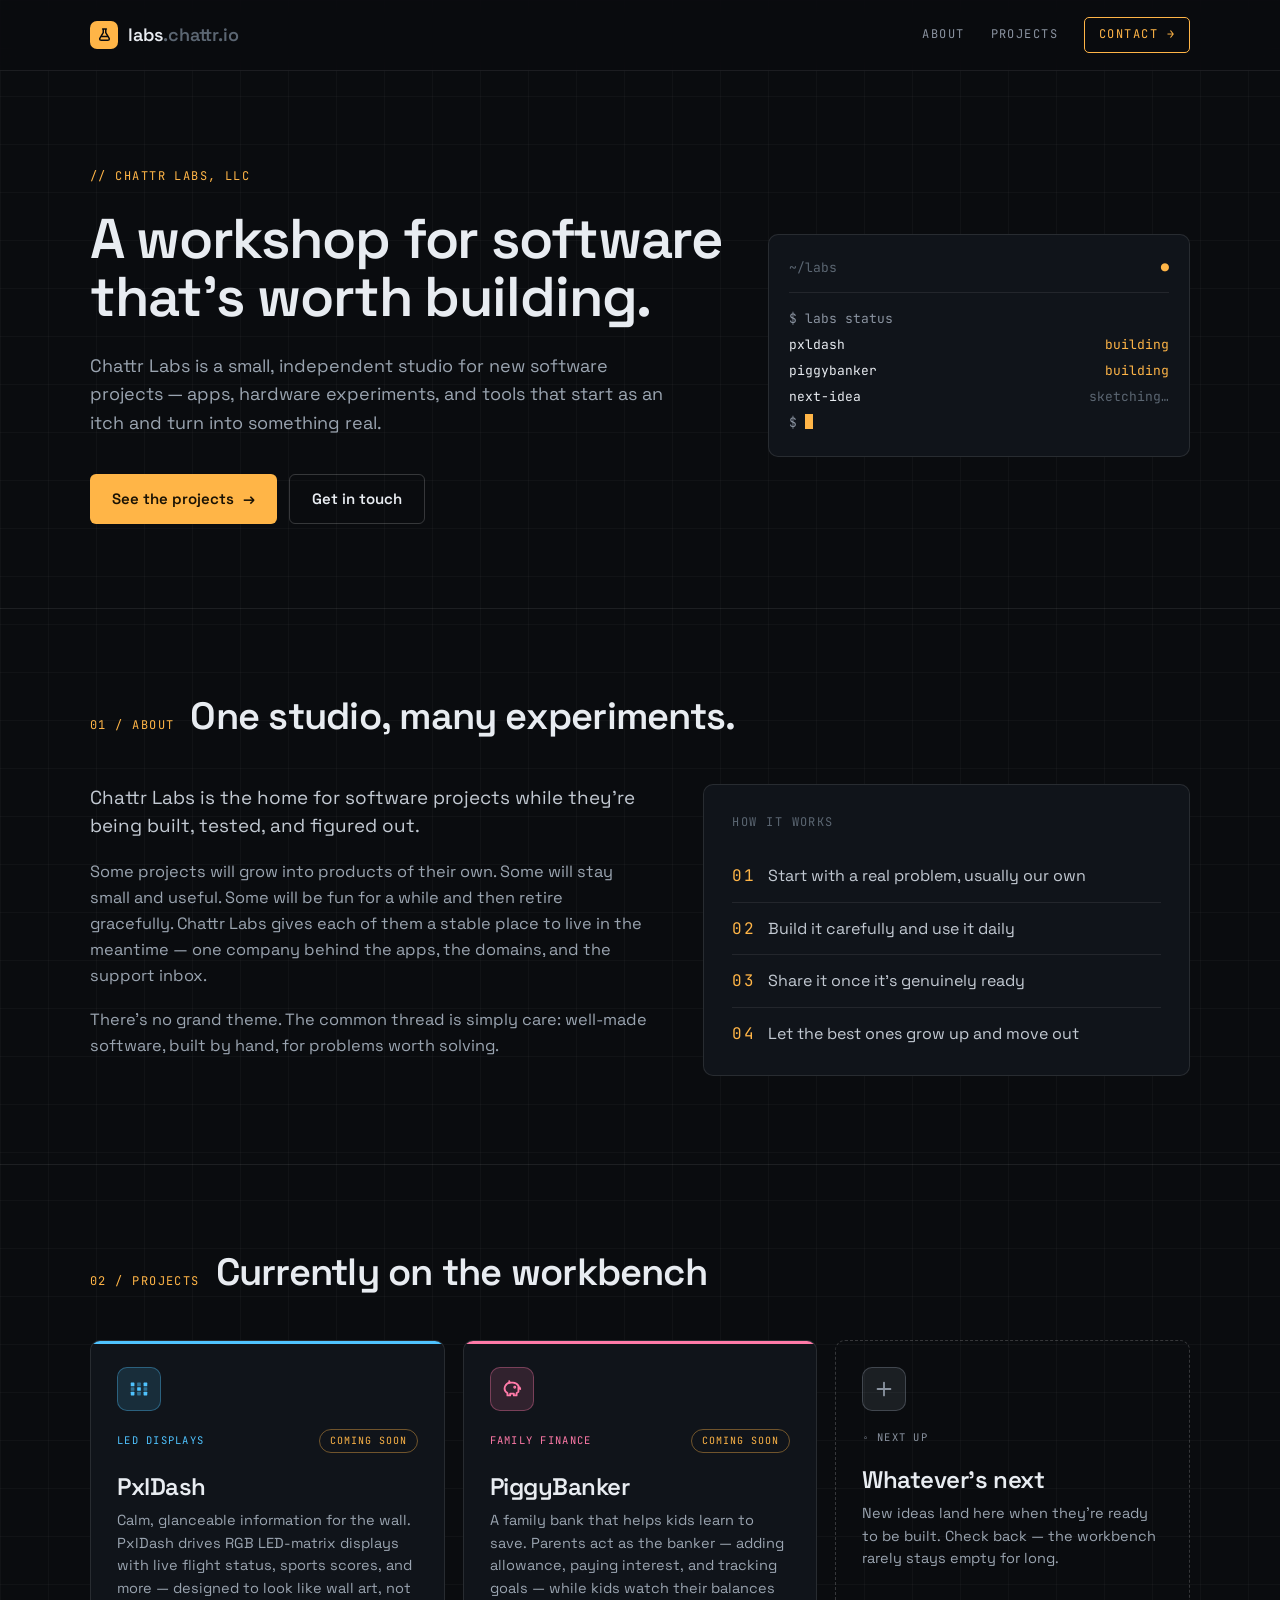
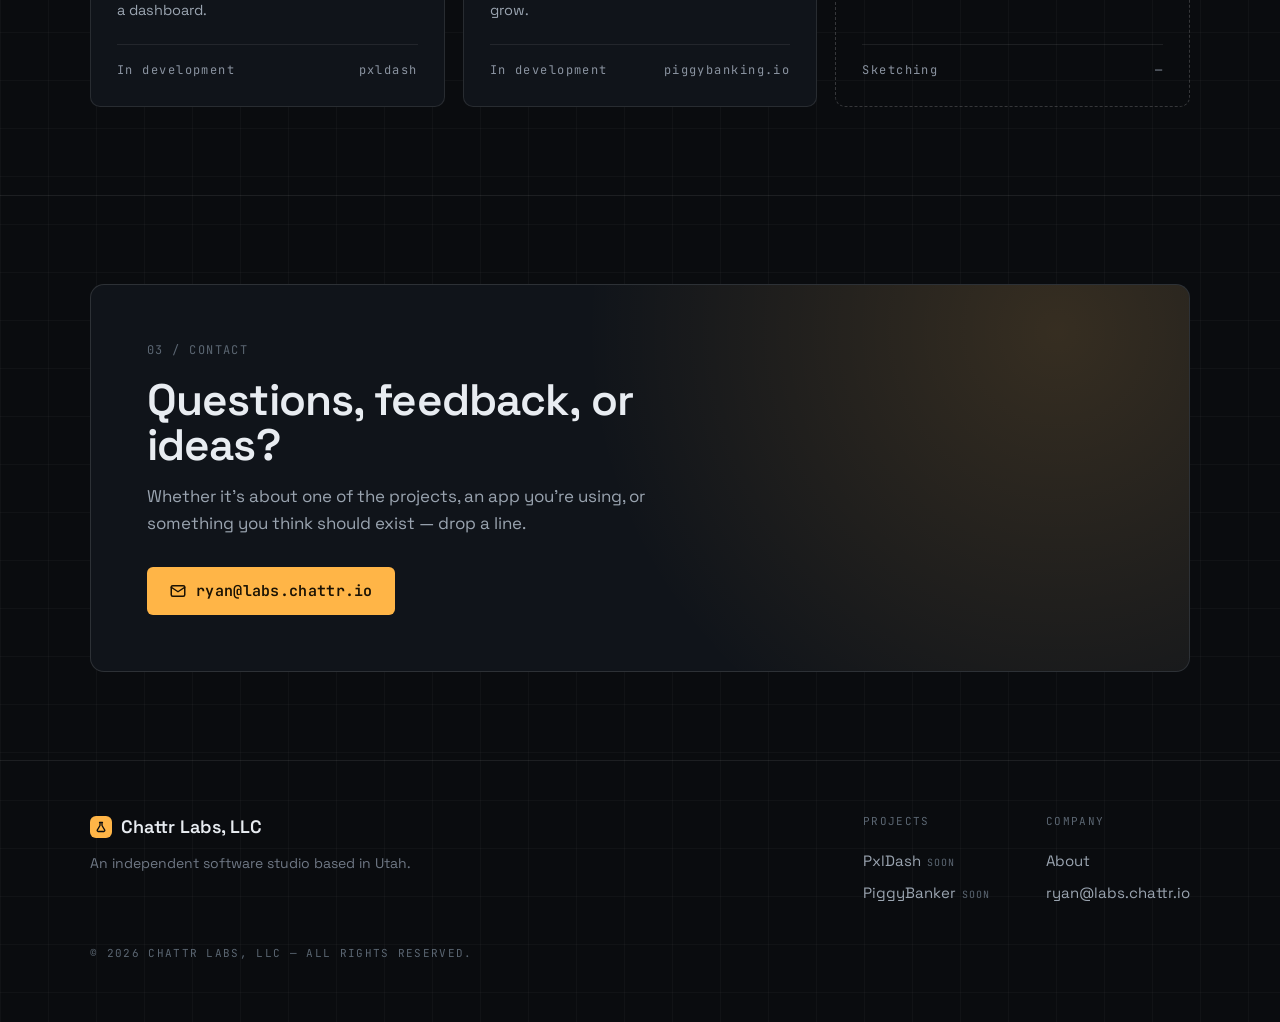
==== index.html @ 10cba936 "Initial Chattr Labs site Static single-page site modeled on www.chattr.io, with an amber accent, pro" ====
<!DOCTYPE html>
<html lang="en">
<head>
<meta charset="utf-8">
<meta name="viewport" content="width=device-width, initial-scale=1">
<title>Chattr Labs — Independent Software Studio</title>
<meta name="description" content="Chattr Labs, LLC is a small independent software studio in Utah — home to PxlDash, PiggyBanker, and whatever gets built next.">
<meta property="og:title" content="Chattr Labs">
<meta property="og:description" content="An independent software studio. Home to PxlDash, PiggyBanker, and whatever gets built next.">
<meta property="og:url" content="https://labs.chattr.io/">
<meta property="og:type" content="website">
<meta name="theme-color" content="#0a0c0f">
<link rel="icon" href="data:image/svg+xml,%3Csvg xmlns='http://www.w3.org/2000/svg' viewBox='0 0 32 32'%3E%3Crect width='32' height='32' rx='8' fill='%23ffb547'/%3E%3Cpath d='M12 7h8M14 7v7l-6 10a2 2 0 0 0 1.7 3h12.6a2 2 0 0 0 1.7-3l-6-10V7' fill='none' stroke='%230a0c0f' stroke-width='2.6' stroke-linecap='round' stroke-linejoin='round'/%3E%3C/svg%3E">
<link rel="preconnect" href="https://fonts.googleapis.com">
<link rel="preconnect" href="https://fonts.gstatic.com" crossorigin="">
<link href="https://fonts.googleapis.com/css2?family=Space+Grotesk:wght@400;500;600;700&amp;family=JetBrains+Mono:wght@400;500;700&amp;display=swap" rel="stylesheet">
<style>
  :root{
    --bg:#0a0c0f;--panel:#10141a;--text:#e8ecf1;--soft:#c3cad3;--muted:#9aa4b0;--dim:#8a93a0;--faint:#5b6672;
    --line:rgba(255,255,255,.08);--line-2:rgba(255,255,255,.1);--line-3:rgba(255,255,255,.18);
    --accent:#ffb547;--accent-ink:#1a1204;--accent-glow:rgba(255,181,71,.16);
    --pxl:#4fc3ff;--piggy:#ff7aa8;
  }
  *{box-sizing:border-box}
  html{scroll-behavior:smooth}
  body{margin:0;background:var(--bg);color:var(--text);font-family:'Space Grotesk',system-ui,sans-serif;font-size:18px;line-height:1.6;-webkit-font-smoothing:antialiased;
    background-image:linear-gradient(rgba(255,255,255,.026) 1px,transparent 1px),linear-gradient(90deg,rgba(255,255,255,.026) 1px,transparent 1px);background-size:48px 48px}
  a{color:inherit;text-decoration:none}
  a:hover{color:var(--accent)}
  ::selection{background:var(--accent);color:var(--accent-ink)}
  h1,h2,h3{margin:0;font-weight:600;letter-spacing:-.02em;line-height:1.03}
  p{margin:0}
  .mono{font-family:'JetBrains Mono',ui-monospace,monospace;letter-spacing:.12em}
  .wrap{width:100%;max-width:1180px;margin:0 auto;padding:0 40px}
  .btn{display:inline-flex;align-items:center;gap:9px;padding:12px 22px;border-radius:6px;font-weight:600;font-size:15px;transition:transform .16s ease,background .16s ease,border-color .16s ease}
  .btn.primary{background:var(--accent);color:var(--accent-ink)}
  .btn.primary:hover{transform:translateY(-2px);color:var(--accent-ink)}
  .btn.ghost{border:1px solid var(--line-3);color:var(--text)}
  .btn.ghost:hover{border-color:var(--accent);color:var(--accent)}
  .btn .arw{transition:transform .16s ease}
  .btn:hover .arw{transform:translateX(3px)}
  section{padding:88px 0;border-top:1px solid var(--line)}

  /* header */
  header{position:sticky;top:0;z-index:50;background:rgba(10,12,15,.82);backdrop-filter:blur(10px);-webkit-backdrop-filter:blur(10px);border-bottom:1px solid var(--line)}
  .bar{display:flex;align-items:center;justify-content:space-between;height:70px}
  .brand{display:flex;align-items:center;gap:10px;font-weight:600;letter-spacing:-.01em}
  .brand:hover{color:var(--text)}
  .logo{width:28px;height:28px;border-radius:7px;background:var(--accent);display:grid;place-items:center;flex:none}
  .logo.sm{width:22px;height:22px;border-radius:6px}
  .brand .tld{color:var(--faint)}
  .nav-links{display:flex;gap:26px;font-size:12px;color:var(--dim);text-transform:uppercase;align-items:center}
  .nav-cta{border:1px solid var(--accent);color:var(--accent);padding:7px 14px;border-radius:5px}

  /* hero */
  .hero{border-top:0;padding:96px 0 84px}
  .hero-grid{display:grid;grid-template-columns:1.35fr .9fr;gap:44px;align-items:center}
  .eyebrow{font-size:12px;color:var(--accent);margin-bottom:24px}
  .hero h1{font-size:56px}
  .lede{margin-top:26px;color:var(--muted);font-size:18px;max-width:48ch}
  .actions{display:flex;flex-wrap:wrap;gap:12px;margin-top:36px}
  .term{border:1px solid var(--line-2);border-radius:10px;background:var(--panel);padding:20px;font-family:'JetBrains Mono',monospace;font-size:13px;line-height:2}
  .term-head{color:var(--faint);border-bottom:1px solid var(--line);padding-bottom:11px;margin-bottom:13px;display:flex;justify-content:space-between}
  .term .cmd{color:var(--dim)}
  .term .row{display:flex;justify-content:space-between;gap:16px;color:var(--text)}
  .term .ok{color:var(--accent)}
  .term .wip{color:var(--faint)}
  .cursor{display:inline-block;width:8px;height:15px;background:var(--accent);vertical-align:-2px;animation:blink 1.1s steps(1) infinite}
  @keyframes blink{50%{opacity:0}}

  /* section heads */
  .sec-head{display:flex;align-items:baseline;gap:16px;margin-bottom:48px}
  .sec-num{font-size:12px;color:var(--accent);flex:none}
  .sec-head h2{font-size:38px}

  /* about */
  .about-grid{display:grid;grid-template-columns:1.15fr 1fr;gap:54px;align-items:start}
  .about-grid p{color:var(--muted);font-size:1.02rem;margin-bottom:18px}
  .about-grid p.big{color:var(--soft);font-size:1.18rem;line-height:1.5}
  .about-grid p:last-child{margin-bottom:0}
  .card{border:1px solid var(--line-2);border-radius:10px;padding:28px;background:var(--panel)}
  .card-label{font-size:12px;color:var(--faint);margin-bottom:18px}
  .list{list-style:none;margin:0;padding:0}
  .list li{display:flex;gap:12px;padding:13px 0;border-bottom:1px solid var(--line);color:var(--soft);font-size:1rem}
  .list li:last-child{border-bottom:0;padding-bottom:0}
  .list .mono{color:var(--accent);flex:none}

  /* projects */
  .projects{display:grid;grid-template-columns:repeat(3,1fr);gap:18px}
  .project{display:flex;flex-direction:column;border:1px solid var(--line-2);border-radius:10px;background:var(--panel);padding:26px;position:relative;overflow:hidden}
  .project::before{content:"";position:absolute;inset:0 0 auto 0;height:3px;background:var(--tint)}
  .project.pxl{--tint:var(--pxl)}
  .project.piggy{--tint:var(--piggy)}
  .project-top{display:flex;justify-content:space-between;align-items:center;margin-bottom:22px}
  .kind{font-size:10.5px;color:var(--tint)}
  .badge{font-size:10px;color:var(--accent);border:1px solid rgba(255,181,71,.4);border-radius:999px;padding:3px 10px;letter-spacing:.1em}
  .project h3{font-size:24px;margin-bottom:10px}
  .project p{margin-bottom:22px;color:var(--muted);font-size:14.5px;line-height:1.55;flex:1}
  .project .foot{font-size:12px;color:var(--dim);border-top:1px solid var(--line);padding-top:16px;display:flex;justify-content:space-between;gap:12px}
  .project.next{border-style:dashed;border-color:var(--line-3);background:transparent}
  .project.next::before{display:none}
  .project.next .kind{color:var(--dim)}
  .glyph{width:44px;height:44px;border-radius:10px;display:grid;place-items:center;margin-bottom:18px;background:color-mix(in srgb,var(--tint) 14%,transparent);border:1px solid color-mix(in srgb,var(--tint) 35%,transparent)}
  .project.next .glyph{--tint:var(--dim)}

  /* contact */
  .contact-box{border:1px solid rgba(255,255,255,.12);border-radius:14px;padding:56px;background:var(--panel);position:relative;overflow:hidden}
  .contact-box::before{content:"";position:absolute;inset:0;background-image:radial-gradient(circle at 88% 12%,var(--accent-glow),transparent 46%)}
  .contact-box > div{position:relative}
  .contact-box h2{font-size:clamp(28px,4vw,44px);margin:16px 0 14px;max-width:20ch}
  .contact-box p{color:var(--muted);max-width:50ch;margin-bottom:30px;font-size:1.06rem}
  .mail{font-family:'JetBrains Mono',monospace;letter-spacing:.02em}

  /* footer */
  footer{border-top:1px solid var(--line);padding:52px 0 60px}
  .foot-grid{display:flex;flex-wrap:wrap;justify-content:space-between;gap:28px;align-items:flex-start}
  .foot-brand{display:flex;align-items:center;gap:9px;font-weight:600;margin-bottom:10px}
  .foot-about{max-width:40ch}
  .foot-about p{color:#6f7885;font-size:14px}
  .foot-cols{display:flex;gap:56px;flex-wrap:wrap}
  .foot-cols .card-label{font-size:11px;margin-bottom:14px}
  .foot-cols a,.foot-cols span.item{display:block;color:var(--muted);font-size:15px;padding:4px 0}
  .foot-cols span.item small{color:var(--faint);font-family:'JetBrains Mono',monospace;font-size:10px;letter-spacing:.1em;margin-left:6px}
  .legal{margin-top:36px;font-size:11px;color:var(--faint)}

  @media(max-width:960px){
    .projects{grid-template-columns:1fr 1fr}
  }
  @media(max-width:820px){
    body{font-size:17px}
    .wrap{padding:0 20px}
    .hero-grid,.about-grid,.projects{grid-template-columns:1fr}
    .hero h1{font-size:40px}
    .sec-head{flex-direction:column;gap:10px}
    .sec-head h2{font-size:30px}
    .nav-links a:not(.nav-cta){display:none}
    .contact-box{padding:32px 24px}
    section{padding:64px 0}
  }
  @media(prefers-reduced-motion:reduce){*{transition:none!important;animation:none!important;scroll-behavior:auto!important}}
</style>
</head>
<body>

<header>
  <div class="wrap bar">
    <a href="#top" class="brand">
      <span class="logo"><svg width="15" height="15" viewBox="0 0 24 24" fill="none" stroke="#0a0c0f" stroke-width="2.4" stroke-linecap="round" stroke-linejoin="round"><path d="M9 3h6M10 3v6l-5.5 9.2A2 2 0 0 0 6.2 21h11.6a2 2 0 0 0 1.7-2.8L14 9V3"/><path d="M7.5 15h9"/></svg></span>
      <span>labs<span class="tld">.chattr.io</span></span>
    </a>
    <nav class="nav-links mono">
      <a href="#about">about</a>
      <a href="#projects">projects</a>
      <a href="#contact" class="nav-cta">contact →</a>
    </nav>
  </div>
</header>

<main id="top">

  <!-- HERO -->
  <section class="hero">
    <div class="wrap hero-grid">
      <div>
        <div class="mono eyebrow">// CHATTR LABS, LLC</div>
        <h1>A workshop for software that's worth building.</h1>
        <p class="lede">Chattr Labs is a small, independent studio for new software projects — apps, hardware experiments, and tools that start as an itch and turn into something real.</p>
        <div class="actions">
          <a href="#projects" class="btn primary">See the projects <span class="arw">→</span></a>
          <a href="#contact" class="btn ghost">Get in touch</a>
        </div>
      </div>
      <div class="term" aria-label="Project status">
        <div class="term-head"><span>~/labs</span><span class="ok">●</span></div>
        <div class="cmd">$ labs status</div>
        <div class="row"><span>pxldash</span><span class="ok">building</span></div>
        <div class="row"><span>piggybanker</span><span class="ok">building</span></div>
        <div class="row"><span>next-idea</span><span class="wip">sketching…</span></div>
        <div class="cmd">$ <span class="cursor"></span></div>
      </div>
    </div>
  </section>

  <!-- ABOUT -->
  <section id="about">
    <div class="wrap">
      <div class="sec-head">
        <span class="mono sec-num">01 / ABOUT</span>
        <h2>One studio, many experiments.</h2>
      </div>
      <div class="about-grid">
        <div>
          <p class="big">Chattr Labs is the home for software projects while they're being built, tested, and figured out.</p>
          <p>Some projects will grow into products of their own. Some will stay small and useful. Some will be fun for a while and then retire gracefully. Chattr Labs gives each of them a stable place to live in the meantime — one company behind the apps, the domains, and the support inbox.</p>
          <p>There's no grand theme. The common thread is simply care: well-made software, built by hand, for problems worth solving.</p>
        </div>
        <div class="card">
          <div class="mono card-label">HOW IT WORKS</div>
          <ul class="list">
            <li><span class="mono">01</span> Start with a real problem, usually our own</li>
            <li><span class="mono">02</span> Build it carefully and use it daily</li>
            <li><span class="mono">03</span> Share it once it's genuinely ready</li>
            <li><span class="mono">04</span> Let the best ones grow up and move out</li>
          </ul>
        </div>
      </div>
    </div>
  </section>

  <!-- PROJECTS -->
  <section id="projects">
    <div class="wrap">
      <div class="sec-head">
        <span class="mono sec-num">02 / PROJECTS</span>
        <h2>Currently on the workbench</h2>
      </div>
      <div class="projects">
        <article class="project pxl">
          <div class="glyph"><svg width="22" height="22" viewBox="0 0 24 24" fill="#4fc3ff"><rect x="3" y="5" width="4" height="4" rx=".6"/><rect x="10" y="5" width="4" height="4" rx=".6" opacity=".45"/><rect x="17" y="5" width="4" height="4" rx=".6"/><rect x="3" y="10" width="4" height="4" rx=".6" opacity=".45"/><rect x="10" y="10" width="4" height="4" rx=".6"/><rect x="17" y="10" width="4" height="4" rx=".6" opacity=".45"/><rect x="3" y="15" width="4" height="4" rx=".6"/><rect x="10" y="15" width="4" height="4" rx=".6" opacity=".45"/><rect x="17" y="15" width="4" height="4" rx=".6"/></svg></div>
          <div class="project-top"><span class="mono kind">LED DISPLAYS</span><span class="mono badge">COMING SOON</span></div>
          <h3>PxlDash</h3>
          <p>Calm, glanceable information for the wall. PxlDash drives RGB LED-matrix displays with live flight status, sports scores, and more — designed to look like wall art, not a dashboard.</p>
          <div class="mono foot"><span>In development</span><span>pxldash</span></div>
        </article>
        <article class="project piggy">
          <div class="glyph"><svg width="22" height="22" viewBox="0 0 24 24" fill="none" stroke="#ff7aa8" stroke-width="2" stroke-linecap="round" stroke-linejoin="round"><path d="M19 9.5c1 .4 2 1.4 2 2.5M4.5 9A6.5 6.5 0 0 1 11 5h2a7 7 0 0 1 6 3.5V15l-2 1.5V19h-3v-2h-4v2H7v-2.6A6 6 0 0 1 4.5 9z"/><circle cx="15" cy="10" r=".6" fill="#ff7aa8"/><path d="M9.5 5.3 9 3.5"/></svg></div>
          <div class="project-top"><span class="mono kind">FAMILY FINANCE</span><span class="mono badge">COMING SOON</span></div>
          <h3>PiggyBanker</h3>
          <p>A family bank that helps kids learn to save. Parents act as the banker — adding allowance, paying interest, and tracking goals — while kids watch their balances grow.</p>
          <div class="mono foot"><span>In development</span><span>piggybanking.io</span></div>
        </article>
        <article class="project next">
          <div class="glyph"><svg width="22" height="22" viewBox="0 0 24 24" fill="none" stroke="#8a93a0" stroke-width="2" stroke-linecap="round"><path d="M12 5v14M5 12h14"/></svg></div>
          <div class="project-top"><span class="mono kind">◦ NEXT UP</span></div>
          <h3>Whatever's next</h3>
          <p>New ideas land here when they're ready to be built. Check back — the workbench rarely stays empty for long.</p>
          <div class="mono foot"><span>Sketching</span><span>—</span></div>
        </article>
      </div>
    </div>
  </section>

  <!-- CONTACT -->
  <section id="contact">
    <div class="wrap">
      <div class="contact-box">
        <div>
          <div class="mono card-label">03 / CONTACT</div>
          <h2>Questions, feedback, or ideas?</h2>
          <p>Whether it's about one of the projects, an app you're using, or something you think should exist — drop a line.</p>
          <a href="mailto:ryan@labs.chattr.io" class="btn primary mail">
            <svg width="18" height="18" viewBox="0 0 24 24" fill="none" stroke="currentColor" stroke-width="2" stroke-linecap="round" stroke-linejoin="round"><rect x="3" y="5" width="18" height="14" rx="2"></rect><path d="m3 7 9 6 9-6"></path></svg>
            ryan@labs.chattr.io
          </a>
        </div>
      </div>
    </div>
  </section>
</main>

<footer>
  <div class="wrap foot-grid">
    <div class="foot-about">
      <div class="foot-brand">
        <span class="logo sm"><svg width="12" height="12" viewBox="0 0 24 24" fill="none" stroke="#0a0c0f" stroke-width="2.6" stroke-linecap="round" stroke-linejoin="round"><path d="M9 3h6M10 3v6l-5.5 9.2A2 2 0 0 0 6.2 21h11.6a2 2 0 0 0 1.7-2.8L14 9V3"/></svg></span>
        Chattr Labs, LLC
      </div>
      <p>An independent software studio based in Utah.</p>
    </div>
    <div class="foot-cols">
      <div>
        <div class="mono card-label">PROJECTS</div>
        <span class="item">PxlDash<small>SOON</small></span>
        <span class="item">PiggyBanker<small>SOON</small></span>
      </div>
      <div>
        <div class="mono card-label">COMPANY</div>
        <a href="#about">About</a>
        <a href="mailto:ryan@labs.chattr.io">ryan@labs.chattr.io</a>
      </div>
    </div>
  </div>
  <div class="wrap">
    <div class="mono legal">© <span id="yr">2026</span> CHATTR LABS, LLC — ALL RIGHTS RESERVED.</div>
  </div>
</footer>
<script>document.getElementById('yr').textContent=new Date().getFullYear()</script>
</body>
</html>
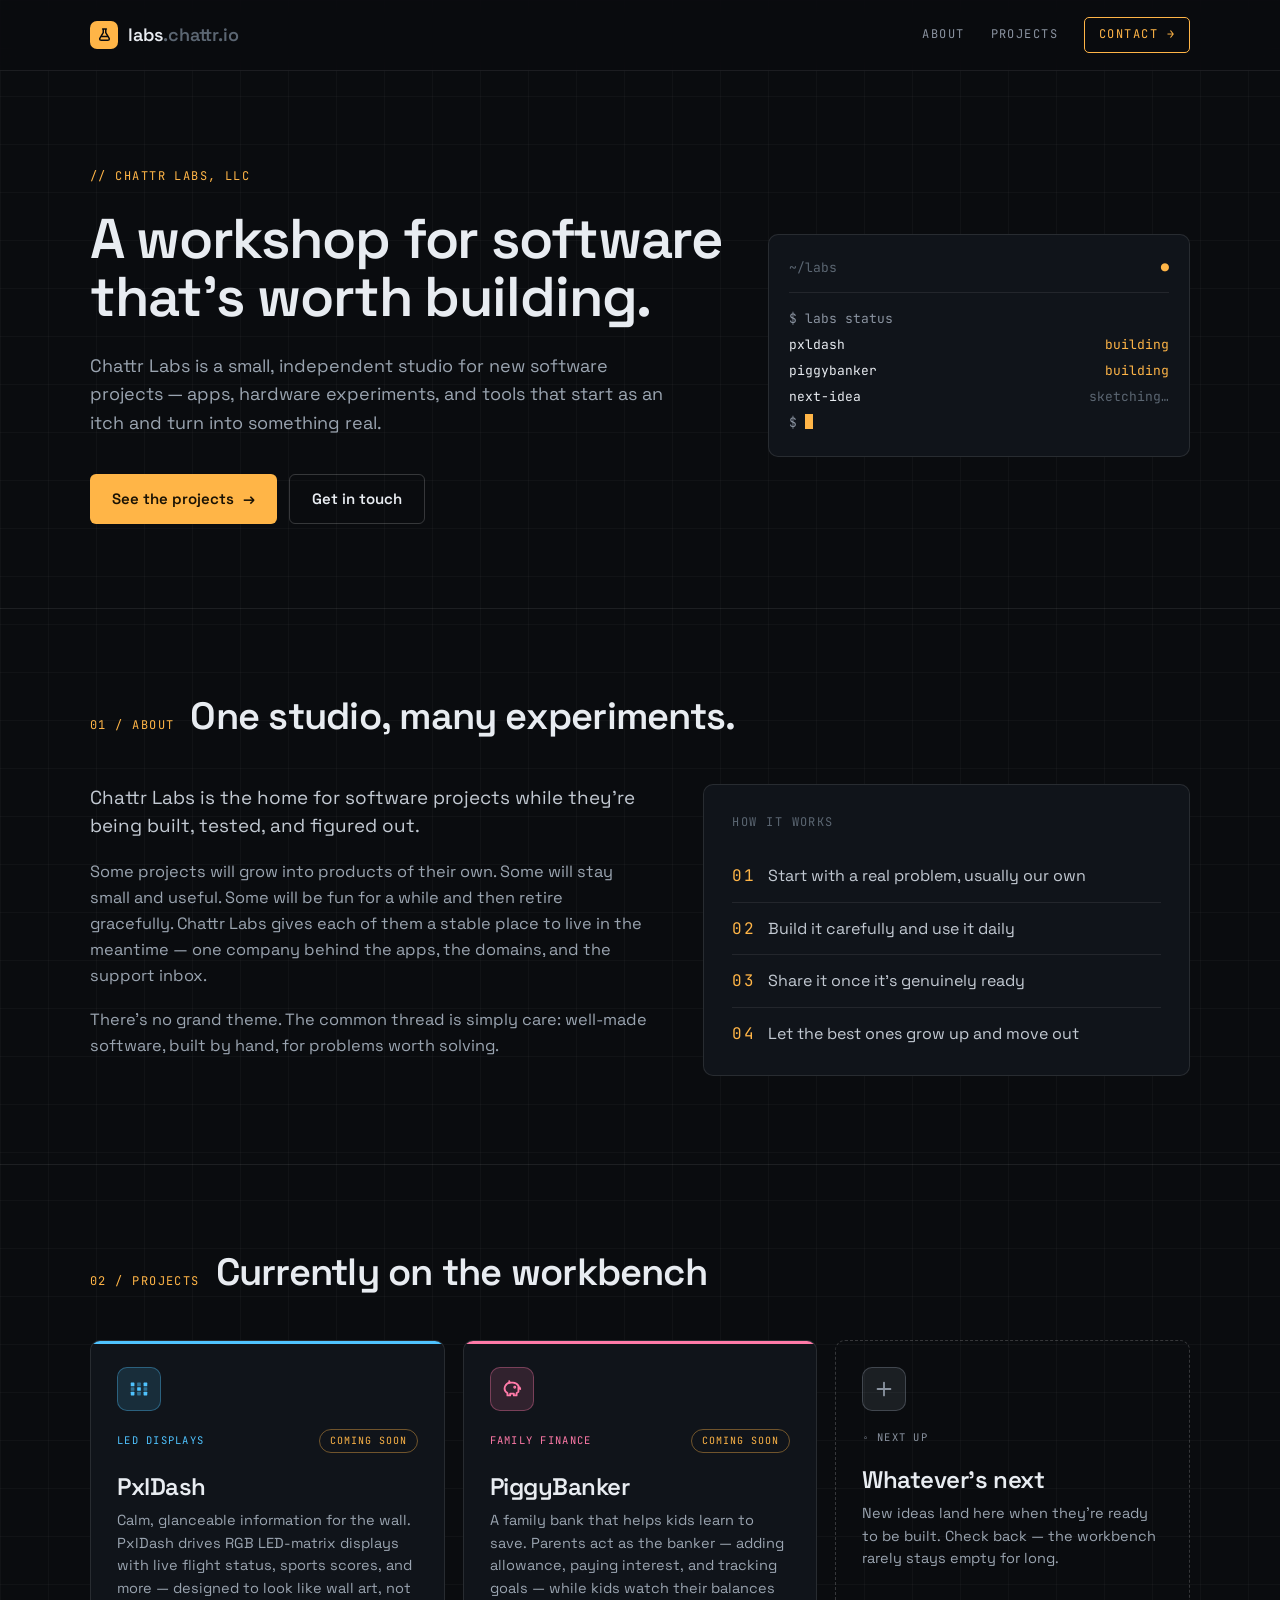
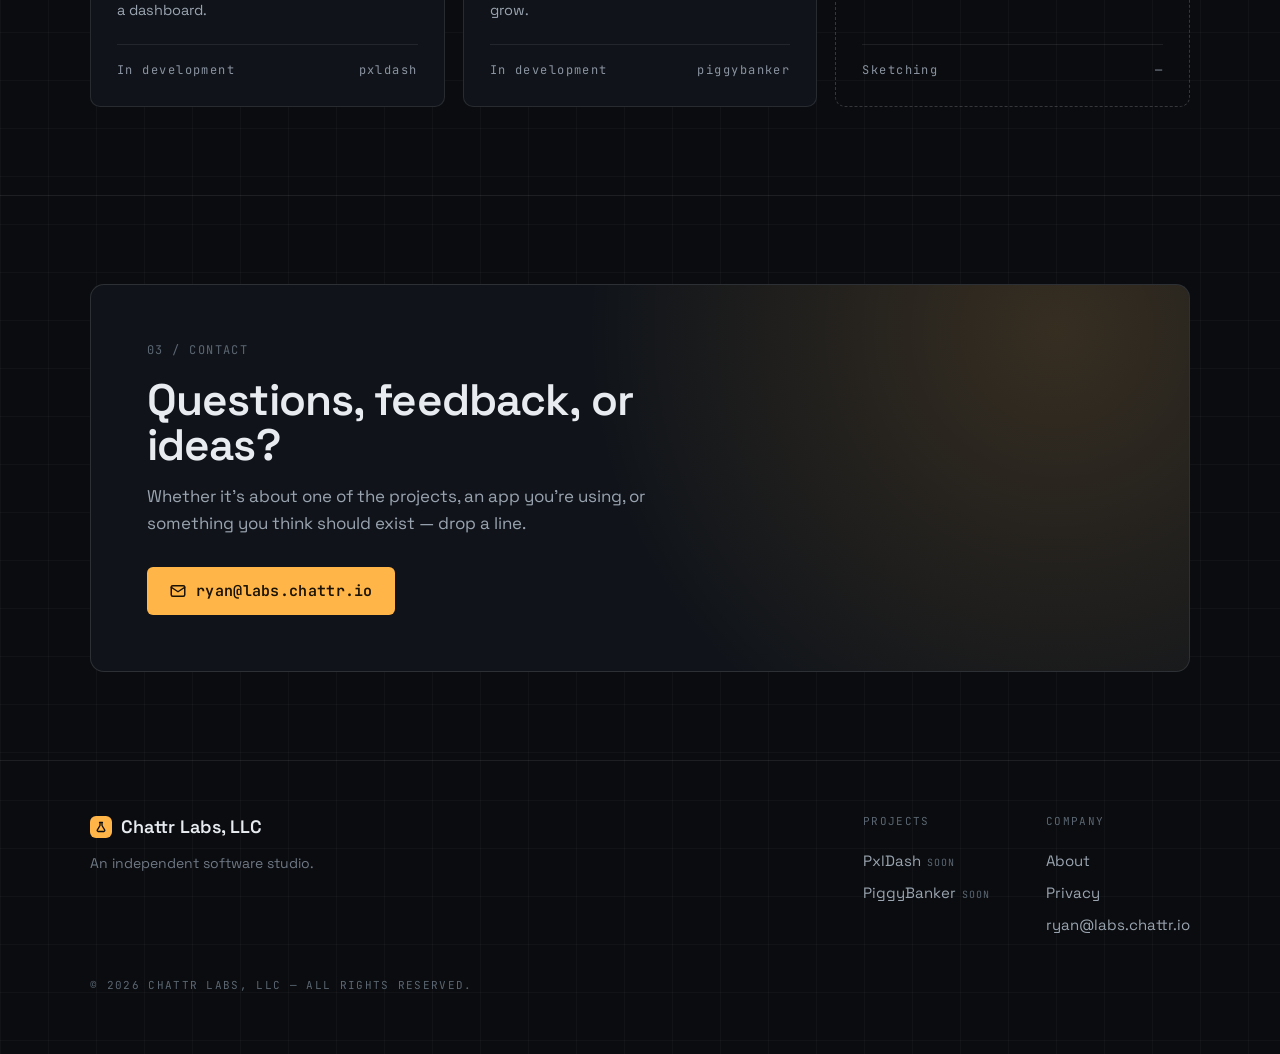
==== commit 6337e75d: "Add privacy policy; drop Utah and PiggyBanker domain - New privacy.html: company-wide policy coverin" ====
--- a/index.html
+++ b/index.html
@@ -4,7 +4,7 @@
 <meta charset="utf-8">
 <meta name="viewport" content="width=device-width, initial-scale=1">
 <title>Chattr Labs — Independent Software Studio</title>
-<meta name="description" content="Chattr Labs, LLC is a small independent software studio in Utah — home to PxlDash, PiggyBanker, and whatever gets built next.">
+<meta name="description" content="Chattr Labs, LLC is a small independent software studio — home to PxlDash, PiggyBanker, and whatever gets built next.">
 <meta property="og:title" content="Chattr Labs">
 <meta property="og:description" content="An independent software studio. Home to PxlDash, PiggyBanker, and whatever gets built next.">
 <meta property="og:url" content="https://labs.chattr.io/">
@@ -14,131 +14,7 @@
 <link rel="preconnect" href="https://fonts.googleapis.com">
 <link rel="preconnect" href="https://fonts.gstatic.com" crossorigin="">
 <link href="https://fonts.googleapis.com/css2?family=Space+Grotesk:wght@400;500;600;700&amp;family=JetBrains+Mono:wght@400;500;700&amp;display=swap" rel="stylesheet">
-<style>
-  :root{
-    --bg:#0a0c0f;--panel:#10141a;--text:#e8ecf1;--soft:#c3cad3;--muted:#9aa4b0;--dim:#8a93a0;--faint:#5b6672;
-    --line:rgba(255,255,255,.08);--line-2:rgba(255,255,255,.1);--line-3:rgba(255,255,255,.18);
-    --accent:#ffb547;--accent-ink:#1a1204;--accent-glow:rgba(255,181,71,.16);
-    --pxl:#4fc3ff;--piggy:#ff7aa8;
-  }
-  *{box-sizing:border-box}
-  html{scroll-behavior:smooth}
-  body{margin:0;background:var(--bg);color:var(--text);font-family:'Space Grotesk',system-ui,sans-serif;font-size:18px;line-height:1.6;-webkit-font-smoothing:antialiased;
-    background-image:linear-gradient(rgba(255,255,255,.026) 1px,transparent 1px),linear-gradient(90deg,rgba(255,255,255,.026) 1px,transparent 1px);background-size:48px 48px}
-  a{color:inherit;text-decoration:none}
-  a:hover{color:var(--accent)}
-  ::selection{background:var(--accent);color:var(--accent-ink)}
-  h1,h2,h3{margin:0;font-weight:600;letter-spacing:-.02em;line-height:1.03}
-  p{margin:0}
-  .mono{font-family:'JetBrains Mono',ui-monospace,monospace;letter-spacing:.12em}
-  .wrap{width:100%;max-width:1180px;margin:0 auto;padding:0 40px}
-  .btn{display:inline-flex;align-items:center;gap:9px;padding:12px 22px;border-radius:6px;font-weight:600;font-size:15px;transition:transform .16s ease,background .16s ease,border-color .16s ease}
-  .btn.primary{background:var(--accent);color:var(--accent-ink)}
-  .btn.primary:hover{transform:translateY(-2px);color:var(--accent-ink)}
-  .btn.ghost{border:1px solid var(--line-3);color:var(--text)}
-  .btn.ghost:hover{border-color:var(--accent);color:var(--accent)}
-  .btn .arw{transition:transform .16s ease}
-  .btn:hover .arw{transform:translateX(3px)}
-  section{padding:88px 0;border-top:1px solid var(--line)}
-
-  /* header */
-  header{position:sticky;top:0;z-index:50;background:rgba(10,12,15,.82);backdrop-filter:blur(10px);-webkit-backdrop-filter:blur(10px);border-bottom:1px solid var(--line)}
-  .bar{display:flex;align-items:center;justify-content:space-between;height:70px}
-  .brand{display:flex;align-items:center;gap:10px;font-weight:600;letter-spacing:-.01em}
-  .brand:hover{color:var(--text)}
-  .logo{width:28px;height:28px;border-radius:7px;background:var(--accent);display:grid;place-items:center;flex:none}
-  .logo.sm{width:22px;height:22px;border-radius:6px}
-  .brand .tld{color:var(--faint)}
-  .nav-links{display:flex;gap:26px;font-size:12px;color:var(--dim);text-transform:uppercase;align-items:center}
-  .nav-cta{border:1px solid var(--accent);color:var(--accent);padding:7px 14px;border-radius:5px}
-
-  /* hero */
-  .hero{border-top:0;padding:96px 0 84px}
-  .hero-grid{display:grid;grid-template-columns:1.35fr .9fr;gap:44px;align-items:center}
-  .eyebrow{font-size:12px;color:var(--accent);margin-bottom:24px}
-  .hero h1{font-size:56px}
-  .lede{margin-top:26px;color:var(--muted);font-size:18px;max-width:48ch}
-  .actions{display:flex;flex-wrap:wrap;gap:12px;margin-top:36px}
-  .term{border:1px solid var(--line-2);border-radius:10px;background:var(--panel);padding:20px;font-family:'JetBrains Mono',monospace;font-size:13px;line-height:2}
-  .term-head{color:var(--faint);border-bottom:1px solid var(--line);padding-bottom:11px;margin-bottom:13px;display:flex;justify-content:space-between}
-  .term .cmd{color:var(--dim)}
-  .term .row{display:flex;justify-content:space-between;gap:16px;color:var(--text)}
-  .term .ok{color:var(--accent)}
-  .term .wip{color:var(--faint)}
-  .cursor{display:inline-block;width:8px;height:15px;background:var(--accent);vertical-align:-2px;animation:blink 1.1s steps(1) infinite}
-  @keyframes blink{50%{opacity:0}}
-
-  /* section heads */
-  .sec-head{display:flex;align-items:baseline;gap:16px;margin-bottom:48px}
-  .sec-num{font-size:12px;color:var(--accent);flex:none}
-  .sec-head h2{font-size:38px}
-
-  /* about */
-  .about-grid{display:grid;grid-template-columns:1.15fr 1fr;gap:54px;align-items:start}
-  .about-grid p{color:var(--muted);font-size:1.02rem;margin-bottom:18px}
-  .about-grid p.big{color:var(--soft);font-size:1.18rem;line-height:1.5}
-  .about-grid p:last-child{margin-bottom:0}
-  .card{border:1px solid var(--line-2);border-radius:10px;padding:28px;background:var(--panel)}
-  .card-label{font-size:12px;color:var(--faint);margin-bottom:18px}
-  .list{list-style:none;margin:0;padding:0}
-  .list li{display:flex;gap:12px;padding:13px 0;border-bottom:1px solid var(--line);color:var(--soft);font-size:1rem}
-  .list li:last-child{border-bottom:0;padding-bottom:0}
-  .list .mono{color:var(--accent);flex:none}
-
-  /* projects */
-  .projects{display:grid;grid-template-columns:repeat(3,1fr);gap:18px}
-  .project{display:flex;flex-direction:column;border:1px solid var(--line-2);border-radius:10px;background:var(--panel);padding:26px;position:relative;overflow:hidden}
-  .project::before{content:"";position:absolute;inset:0 0 auto 0;height:3px;background:var(--tint)}
-  .project.pxl{--tint:var(--pxl)}
-  .project.piggy{--tint:var(--piggy)}
-  .project-top{display:flex;justify-content:space-between;align-items:center;margin-bottom:22px}
-  .kind{font-size:10.5px;color:var(--tint)}
-  .badge{font-size:10px;color:var(--accent);border:1px solid rgba(255,181,71,.4);border-radius:999px;padding:3px 10px;letter-spacing:.1em}
-  .project h3{font-size:24px;margin-bottom:10px}
-  .project p{margin-bottom:22px;color:var(--muted);font-size:14.5px;line-height:1.55;flex:1}
-  .project .foot{font-size:12px;color:var(--dim);border-top:1px solid var(--line);padding-top:16px;display:flex;justify-content:space-between;gap:12px}
-  .project.next{border-style:dashed;border-color:var(--line-3);background:transparent}
-  .project.next::before{display:none}
-  .project.next .kind{color:var(--dim)}
-  .glyph{width:44px;height:44px;border-radius:10px;display:grid;place-items:center;margin-bottom:18px;background:color-mix(in srgb,var(--tint) 14%,transparent);border:1px solid color-mix(in srgb,var(--tint) 35%,transparent)}
-  .project.next .glyph{--tint:var(--dim)}
-
-  /* contact */
-  .contact-box{border:1px solid rgba(255,255,255,.12);border-radius:14px;padding:56px;background:var(--panel);position:relative;overflow:hidden}
-  .contact-box::before{content:"";position:absolute;inset:0;background-image:radial-gradient(circle at 88% 12%,var(--accent-glow),transparent 46%)}
-  .contact-box > div{position:relative}
-  .contact-box h2{font-size:clamp(28px,4vw,44px);margin:16px 0 14px;max-width:20ch}
-  .contact-box p{color:var(--muted);max-width:50ch;margin-bottom:30px;font-size:1.06rem}
-  .mail{font-family:'JetBrains Mono',monospace;letter-spacing:.02em}
-
-  /* footer */
-  footer{border-top:1px solid var(--line);padding:52px 0 60px}
-  .foot-grid{display:flex;flex-wrap:wrap;justify-content:space-between;gap:28px;align-items:flex-start}
-  .foot-brand{display:flex;align-items:center;gap:9px;font-weight:600;margin-bottom:10px}
-  .foot-about{max-width:40ch}
-  .foot-about p{color:#6f7885;font-size:14px}
-  .foot-cols{display:flex;gap:56px;flex-wrap:wrap}
-  .foot-cols .card-label{font-size:11px;margin-bottom:14px}
-  .foot-cols a,.foot-cols span.item{display:block;color:var(--muted);font-size:15px;padding:4px 0}
-  .foot-cols span.item small{color:var(--faint);font-family:'JetBrains Mono',monospace;font-size:10px;letter-spacing:.1em;margin-left:6px}
-  .legal{margin-top:36px;font-size:11px;color:var(--faint)}
-
-  @media(max-width:960px){
-    .projects{grid-template-columns:1fr 1fr}
-  }
-  @media(max-width:820px){
-    body{font-size:17px}
-    .wrap{padding:0 20px}
-    .hero-grid,.about-grid,.projects{grid-template-columns:1fr}
-    .hero h1{font-size:40px}
-    .sec-head{flex-direction:column;gap:10px}
-    .sec-head h2{font-size:30px}
-    .nav-links a:not(.nav-cta){display:none}
-    .contact-box{padding:32px 24px}
-    section{padding:64px 0}
-  }
-  @media(prefers-reduced-motion:reduce){*{transition:none!important;animation:none!important;scroll-behavior:auto!important}}
-</style>
+<link rel="stylesheet" href="styles.css">
 </head>
 <body>
 
@@ -227,7 +103,7 @@
           <div class="project-top"><span class="mono kind">FAMILY FINANCE</span><span class="mono badge">COMING SOON</span></div>
           <h3>PiggyBanker</h3>
           <p>A family bank that helps kids learn to save. Parents act as the banker — adding allowance, paying interest, and tracking goals — while kids watch their balances grow.</p>
-          <div class="mono foot"><span>In development</span><span>piggybanking.io</span></div>
+          <div class="mono foot"><span>In development</span><span>piggybanker</span></div>
         </article>
         <article class="project next">
           <div class="glyph"><svg width="22" height="22" viewBox="0 0 24 24" fill="none" stroke="#8a93a0" stroke-width="2" stroke-linecap="round"><path d="M12 5v14M5 12h14"/></svg></div>
@@ -265,7 +141,7 @@
         <span class="logo sm"><svg width="12" height="12" viewBox="0 0 24 24" fill="none" stroke="#0a0c0f" stroke-width="2.6" stroke-linecap="round" stroke-linejoin="round"><path d="M9 3h6M10 3v6l-5.5 9.2A2 2 0 0 0 6.2 21h11.6a2 2 0 0 0 1.7-2.8L14 9V3"/></svg></span>
         Chattr Labs, LLC
       </div>
-      <p>An independent software studio based in Utah.</p>
+      <p>An independent software studio.</p>
     </div>
     <div class="foot-cols">
       <div>
@@ -276,6 +152,7 @@
       <div>
         <div class="mono card-label">COMPANY</div>
         <a href="#about">About</a>
+        <a href="privacy.html">Privacy</a>
         <a href="mailto:ryan@labs.chattr.io">ryan@labs.chattr.io</a>
       </div>
     </div>
--- a/styles.css
+++ b/styles.css
@@ -0,0 +1,147 @@
+:root{
+  --bg:#0a0c0f;--panel:#10141a;--text:#e8ecf1;--soft:#c3cad3;--muted:#9aa4b0;--dim:#8a93a0;--faint:#5b6672;
+  --line:rgba(255,255,255,.08);--line-2:rgba(255,255,255,.1);--line-3:rgba(255,255,255,.18);
+  --accent:#ffb547;--accent-ink:#1a1204;--accent-glow:rgba(255,181,71,.16);
+  --pxl:#4fc3ff;--piggy:#ff7aa8;
+}
+*{box-sizing:border-box}
+html{scroll-behavior:smooth}
+body{margin:0;background:var(--bg);color:var(--text);font-family:'Space Grotesk',system-ui,sans-serif;font-size:18px;line-height:1.6;-webkit-font-smoothing:antialiased;
+  background-image:linear-gradient(rgba(255,255,255,.026) 1px,transparent 1px),linear-gradient(90deg,rgba(255,255,255,.026) 1px,transparent 1px);background-size:48px 48px}
+a{color:inherit;text-decoration:none}
+a:hover{color:var(--accent)}
+::selection{background:var(--accent);color:var(--accent-ink)}
+h1,h2,h3{margin:0;font-weight:600;letter-spacing:-.02em;line-height:1.03}
+p{margin:0}
+.mono{font-family:'JetBrains Mono',ui-monospace,monospace;letter-spacing:.12em}
+.wrap{width:100%;max-width:1180px;margin:0 auto;padding:0 40px}
+.btn{display:inline-flex;align-items:center;gap:9px;padding:12px 22px;border-radius:6px;font-weight:600;font-size:15px;transition:transform .16s ease,background .16s ease,border-color .16s ease}
+.btn.primary{background:var(--accent);color:var(--accent-ink)}
+.btn.primary:hover{transform:translateY(-2px);color:var(--accent-ink)}
+.btn.ghost{border:1px solid var(--line-3);color:var(--text)}
+.btn.ghost:hover{border-color:var(--accent);color:var(--accent)}
+.btn .arw{transition:transform .16s ease}
+.btn:hover .arw{transform:translateX(3px)}
+section{padding:88px 0;border-top:1px solid var(--line)}
+
+/* header */
+header{position:sticky;top:0;z-index:50;background:rgba(10,12,15,.82);backdrop-filter:blur(10px);-webkit-backdrop-filter:blur(10px);border-bottom:1px solid var(--line)}
+.bar{display:flex;align-items:center;justify-content:space-between;height:70px}
+.brand{display:flex;align-items:center;gap:10px;font-weight:600;letter-spacing:-.01em}
+.brand:hover{color:var(--text)}
+.logo{width:28px;height:28px;border-radius:7px;background:var(--accent);display:grid;place-items:center;flex:none}
+.logo.sm{width:22px;height:22px;border-radius:6px}
+.brand .tld{color:var(--faint)}
+.nav-links{display:flex;gap:26px;font-size:12px;color:var(--dim);text-transform:uppercase;align-items:center}
+.nav-cta{border:1px solid var(--accent);color:var(--accent);padding:7px 14px;border-radius:5px}
+
+/* hero */
+.hero{border-top:0;padding:96px 0 84px}
+.hero-grid{display:grid;grid-template-columns:1.35fr .9fr;gap:44px;align-items:center}
+.eyebrow{font-size:12px;color:var(--accent);margin-bottom:24px}
+.hero h1{font-size:56px}
+.lede{margin-top:26px;color:var(--muted);font-size:18px;max-width:48ch}
+.actions{display:flex;flex-wrap:wrap;gap:12px;margin-top:36px}
+.term{border:1px solid var(--line-2);border-radius:10px;background:var(--panel);padding:20px;font-family:'JetBrains Mono',monospace;font-size:13px;line-height:2}
+.term-head{color:var(--faint);border-bottom:1px solid var(--line);padding-bottom:11px;margin-bottom:13px;display:flex;justify-content:space-between}
+.term .cmd{color:var(--dim)}
+.term .row{display:flex;justify-content:space-between;gap:16px;color:var(--text)}
+.term .ok{color:var(--accent)}
+.term .wip{color:var(--faint)}
+.cursor{display:inline-block;width:8px;height:15px;background:var(--accent);vertical-align:-2px;animation:blink 1.1s steps(1) infinite}
+@keyframes blink{50%{opacity:0}}
+
+/* section heads */
+.sec-head{display:flex;align-items:baseline;gap:16px;margin-bottom:48px}
+.sec-num{font-size:12px;color:var(--accent);flex:none}
+.sec-head h2{font-size:38px}
+
+/* about */
+.about-grid{display:grid;grid-template-columns:1.15fr 1fr;gap:54px;align-items:start}
+.about-grid p{color:var(--muted);font-size:1.02rem;margin-bottom:18px}
+.about-grid p.big{color:var(--soft);font-size:1.18rem;line-height:1.5}
+.about-grid p:last-child{margin-bottom:0}
+.card{border:1px solid var(--line-2);border-radius:10px;padding:28px;background:var(--panel)}
+.card-label{font-size:12px;color:var(--faint);margin-bottom:18px}
+.list{list-style:none;margin:0;padding:0}
+.list li{display:flex;gap:12px;padding:13px 0;border-bottom:1px solid var(--line);color:var(--soft);font-size:1rem}
+.list li:last-child{border-bottom:0;padding-bottom:0}
+.list .mono{color:var(--accent);flex:none}
+
+/* projects */
+.projects{display:grid;grid-template-columns:repeat(3,1fr);gap:18px}
+.project{display:flex;flex-direction:column;border:1px solid var(--line-2);border-radius:10px;background:var(--panel);padding:26px;position:relative;overflow:hidden}
+.project::before{content:"";position:absolute;inset:0 0 auto 0;height:3px;background:var(--tint)}
+.project.pxl{--tint:var(--pxl)}
+.project.piggy{--tint:var(--piggy)}
+.project-top{display:flex;justify-content:space-between;align-items:center;margin-bottom:22px}
+.kind{font-size:10.5px;color:var(--tint)}
+.badge{font-size:10px;color:var(--accent);border:1px solid rgba(255,181,71,.4);border-radius:999px;padding:3px 10px;letter-spacing:.1em}
+.project h3{font-size:24px;margin-bottom:10px}
+.project p{margin-bottom:22px;color:var(--muted);font-size:14.5px;line-height:1.55;flex:1}
+.project .foot{font-size:12px;color:var(--dim);border-top:1px solid var(--line);padding-top:16px;display:flex;justify-content:space-between;gap:12px}
+.project.next{border-style:dashed;border-color:var(--line-3);background:transparent}
+.project.next::before{display:none}
+.project.next .kind{color:var(--dim)}
+.glyph{width:44px;height:44px;border-radius:10px;display:grid;place-items:center;margin-bottom:18px;background:color-mix(in srgb,var(--tint) 14%,transparent);border:1px solid color-mix(in srgb,var(--tint) 35%,transparent)}
+.project.next .glyph{--tint:var(--dim)}
+
+/* contact */
+.contact-box{border:1px solid rgba(255,255,255,.12);border-radius:14px;padding:56px;background:var(--panel);position:relative;overflow:hidden}
+.contact-box::before{content:"";position:absolute;inset:0;background-image:radial-gradient(circle at 88% 12%,var(--accent-glow),transparent 46%)}
+.contact-box > div{position:relative}
+.contact-box h2{font-size:clamp(28px,4vw,44px);margin:16px 0 14px;max-width:20ch}
+.contact-box p{color:var(--muted);max-width:50ch;margin-bottom:30px;font-size:1.06rem}
+.mail{font-family:'JetBrains Mono',monospace;letter-spacing:.02em}
+
+/* footer */
+footer{border-top:1px solid var(--line);padding:52px 0 60px}
+.foot-grid{display:flex;flex-wrap:wrap;justify-content:space-between;gap:28px;align-items:flex-start}
+.foot-brand{display:flex;align-items:center;gap:9px;font-weight:600;margin-bottom:10px}
+.foot-about{max-width:40ch}
+.foot-about p{color:#6f7885;font-size:14px}
+.foot-cols{display:flex;gap:56px;flex-wrap:wrap}
+.foot-cols .card-label{font-size:11px;margin-bottom:14px}
+.foot-cols a,.foot-cols span.item{display:block;color:var(--muted);font-size:15px;padding:4px 0}
+.foot-cols span.item small{color:var(--faint);font-family:'JetBrains Mono',monospace;font-size:10px;letter-spacing:.1em;margin-left:6px}
+.legal{margin-top:36px;font-size:11px;color:var(--faint)}
+
+@media(max-width:960px){
+  .projects{grid-template-columns:1fr 1fr}
+}
+@media(max-width:820px){
+  body{font-size:17px}
+  .wrap{padding:0 20px}
+  .hero-grid,.about-grid,.projects{grid-template-columns:1fr}
+  .hero h1{font-size:40px}
+  .sec-head{flex-direction:column;gap:10px}
+  .sec-head h2{font-size:30px}
+  .nav-links a:not(.nav-cta){display:none}
+  .contact-box{padding:32px 24px}
+  section{padding:64px 0}
+}
+/* legal / long-form pages */
+.doc{border-top:0;padding:72px 0 88px}
+.doc .wrap{max-width:820px}
+.doc h1{font-size:48px;margin-bottom:14px}
+.doc .updated{font-size:12px;color:var(--faint);margin-bottom:40px}
+.doc .intro{color:var(--soft);font-size:1.12rem;line-height:1.55;margin-bottom:12px}
+.doc h2{font-size:24px;margin:52px 0 14px;padding-top:28px;border-top:1px solid var(--line);display:flex;gap:14px;align-items:baseline}
+.doc h2 .mono{font-size:12px;color:var(--accent);flex:none}
+.doc h3{font-size:18px;margin:26px 0 8px;color:var(--soft)}
+.doc p,.doc li{color:var(--muted);font-size:1rem}
+.doc p{margin-bottom:14px}
+.doc ul{margin:0 0 14px;padding-left:22px}
+.doc li{margin-bottom:8px}
+.doc li::marker{color:var(--accent)}
+.doc strong{color:var(--soft);font-weight:600}
+.doc a.link{color:var(--accent);border-bottom:1px solid rgba(255,181,71,.35)}
+.doc a.link:hover{border-color:var(--accent)}
+.summary{margin:32px 0 8px}
+.summary ul{list-style:none;padding:0;margin:0}
+.summary li{display:flex;gap:12px;padding:12px 0;border-bottom:1px solid var(--line);color:var(--soft);margin:0}
+.summary li:last-child{border-bottom:0;padding-bottom:0}
+.summary li .mono{color:var(--accent);flex:none}
+@media(max-width:820px){.doc h1{font-size:36px}.doc h2{font-size:21px;flex-direction:column;gap:6px}}
+
+@media(prefers-reduced-motion:reduce){*{transition:none!important;animation:none!important;scroll-behavior:auto!important}}
